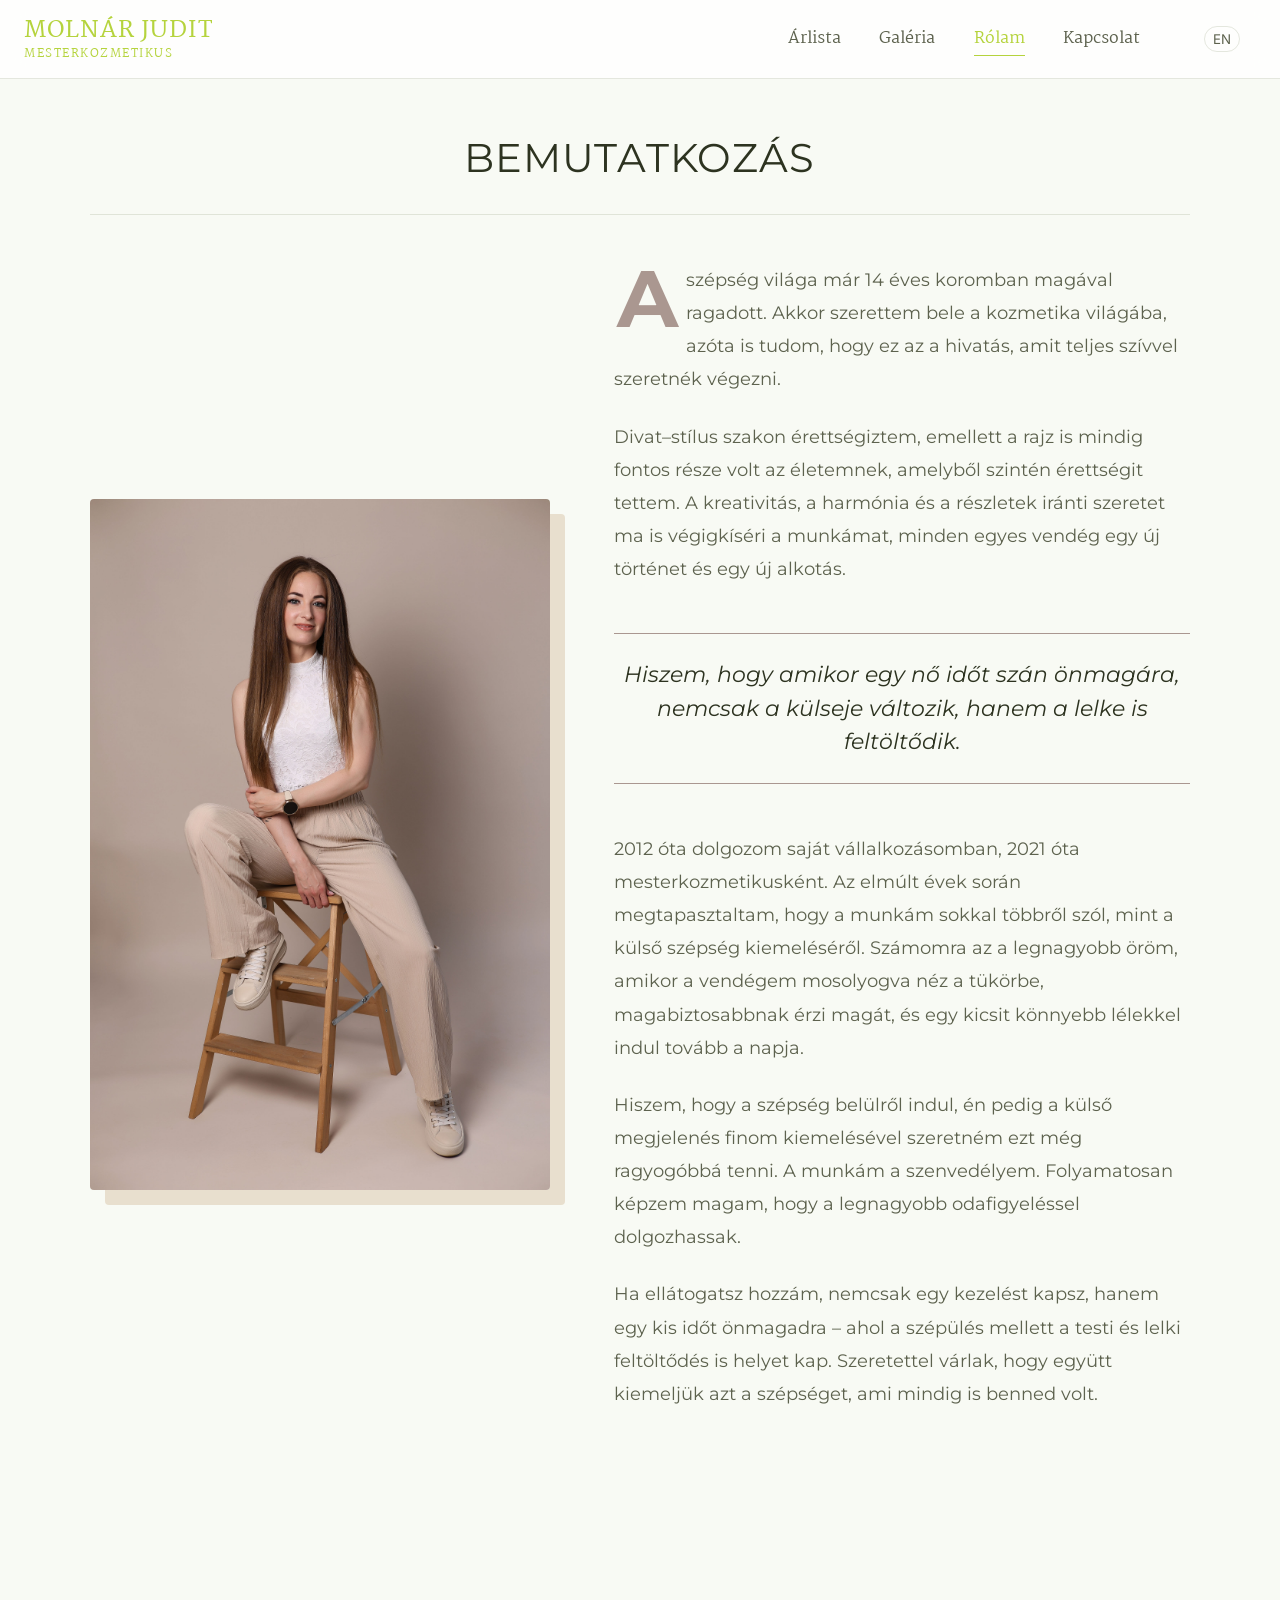
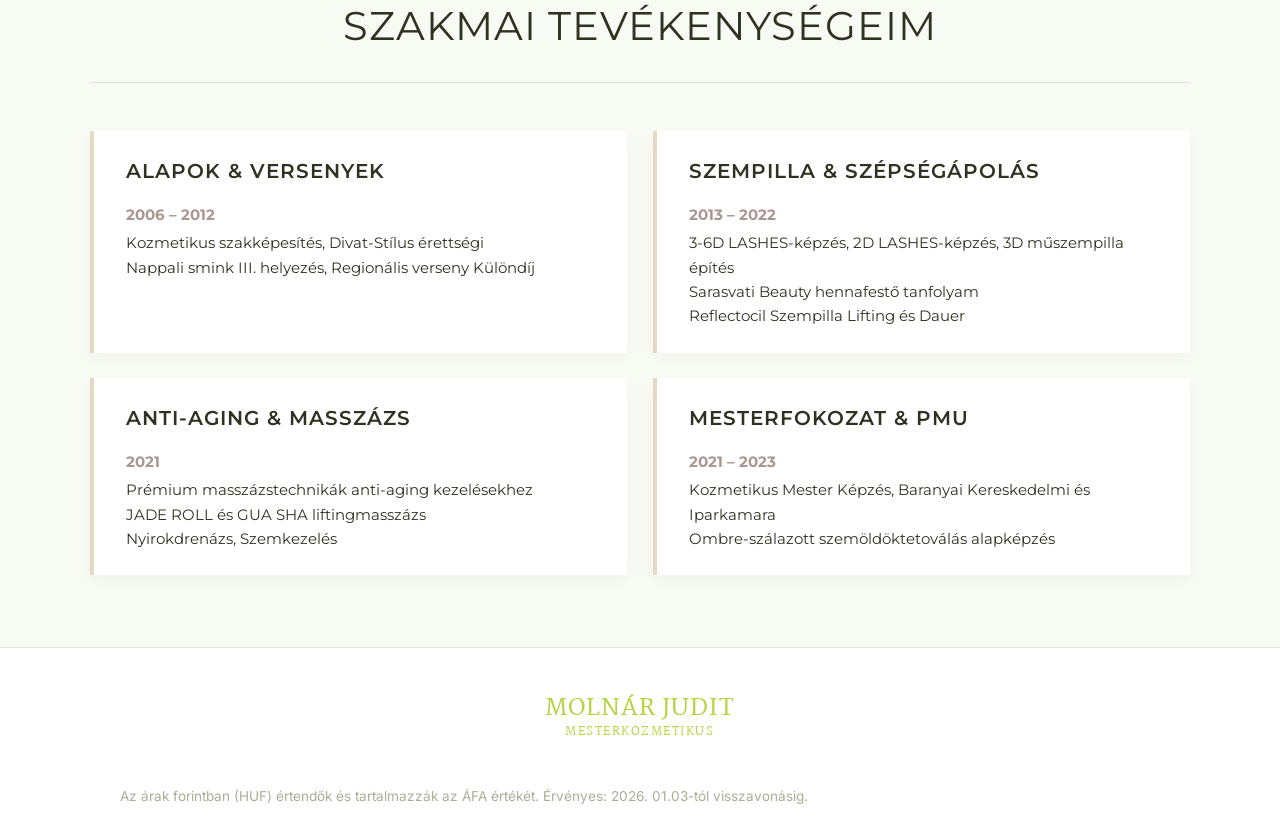
==== about.html @ ebe2526f "style changes" ====
<!DOCTYPE html>
<html lang="hu">

<head>
  <meta charset="UTF-8">
  <meta name="viewport" content="width=device-width, initial-scale=1.0">
  <title>MJ Kozmetikus | Rólam</title>
  <link rel="stylesheet" href="src/styles/common.css">
  <link rel="stylesheet" href="src/styles/pages/about.css">
</head>

<body>

  <!-- Persistent Header -->
  <header class="site-header">
    <div class="nav-container">
      <a href="index.html" class="logo" data-i18n="nav.logo">Molnár Judit<span class="logo-sub">Mesterkozmetikus</span></a>
      <nav id="navLinks" class="nav-links">


        <a href="pricing.html" data-i18n="nav.pricing">Árlista</a>
        <a href="gallery.html" data-i18n="nav.gallery">Galéria</a>
        <a href="about.html" data-i18n="nav.about" class="active">Rólam</a>
        <a href="contact.html" data-i18n="nav.contact">Kapcsolat</a>

      </nav>
      <div class="header-actions">
        <button class="lang-toggle" id="langToggle" aria-label="Nyelv váltása">EN</button>
        <button class="hamburger" id="hamburger" aria-label="Mobil menü" aria-expanded="false">
          <span></span><span></span><span></span>
        </button>
      </div>
    </div>
  </header>

  <main>
    <div class="page-header fade-up">
      <h1 data-i18n="nav.about">Rólam</h1>
    </div>

    <section class="section-padding container">
      <h2 class="magazine-title text-center mb-4rem fade-up" data-i18n="about.title">Bemutatkozás</h2>
      <div class="magazine-container fade-up">
        <div class="magazine-image-wrapper">
          <img src="src/assets/img/24829.jpg" alt="Molnár Judit" class="magazine-img">
        </div>
        <div class="magazine-text-col">
          <div class="magazine-bio-content" data-i18n="about.content">
            <p class="magazine-drop-cap">A szépség világa már 14 éves koromban magával ragadott. Akkor szerettem bele a
              kozmetika világába, azóta is tudom, hogy ez az a hivatás, amit teljes szívvel szeretnék végezni.</p>
            <p>Divat–stílus szakon érettségiztem, emellett a rajz is mindig fontos része volt az életemnek, amelyből
              szintén érettségit tettem. A kreativitás, a harmónia és a részletek iránti szeretet ma is végigkíséri a
              munkámat, minden egyes vendég egy új történet és egy új alkotás.</p>
            <div class="magazine-quote">Hiszem, hogy amikor egy nő időt szán önmagára, nemcsak a külseje változik, hanem
              a lelke is feltöltődik.</div>
            <p>2012 óta dolgozom saját vállalkozásomban, 2021 óta mesterkozmetikusként. Az elmúlt évek során
              megtapasztaltam, hogy a munkám sokkal többről szól, mint a külső szépség kiemeléséről. Számomra az a
              legnagyobb öröm, amikor a vendégem mosolyogva néz a tükörbe, magabiztosabbnak érzi magát, és egy kicsit
              könnyebb lélekkel indul tovább a napja.</p>
            <p>Hiszem, hogy a szépség belülről indul, én pedig a külső megjelenés finom kiemelésével szeretném ezt még
              ragyogóbbá tenni. A munkám a szenvedélyem. Folyamatosan képzem magam, hogy a legnagyobb odafigyeléssel
              dolgozhassak.</p>
            <p>Ha ellátogatsz hozzám, nemcsak egy kezelést kapsz, hanem egy kis időt önmagadra – ahol a szépülés mellett
              a testi és lelki feltöltődés is helyet kap. Szeretettel várlak, hogy együtt kiemeljük azt a szépséget, ami
              mindig is benned volt.</p>
          </div>
        </div>
      </div>
    </section>

    <section class="section-padding container">
      <h2 class="magazine-title text-center fade-up" data-i18n="about.expertise.title">Szakmai tevékenységeim</h2>
      <div class="magazine-expertise-grid fade-up" data-i18n="about.expertise">
        <div class="magazine-expertise-card">
          <div class="magazine-expertise-header">Alapok & Versenyek</div>
          <ul class="magazine-expertise-list">
            <li>
              <span class="magazine-expertise-year">2006 – 2012</span>
              Kozmetikus szakképesítés, Divat-Stílus érettségi<br>
              Nappali smink III. helyezés, Regionális verseny Különdíj
            </li>
          </ul>
        </div>
        <div class="magazine-expertise-card">
          <div class="magazine-expertise-header">Szempilla & Szépségápolás</div>
          <ul class="magazine-expertise-list">
            <li>
              <span class="magazine-expertise-year">2013 – 2022</span>
              3-6D LASHES-képzés, 2D LASHES-képzés, 3D műszempilla építés<br>
              Sarasvati Beauty hennafestő tanfolyam<br>
              Reflectocil Szempilla Lifting és Dauer
            </li>
          </ul>
        </div>
        <div class="magazine-expertise-card">
          <div class="magazine-expertise-header">Anti-aging & Masszázs</div>
          <ul class="magazine-expertise-list">
            <li>
              <span class="magazine-expertise-year">2021</span>
              Prémium masszázstechnikák anti-aging kezelésekhez<br>
              JADE ROLL és GUA SHA liftingmasszázs<br>
              Nyirokdrenázs, Szemkezelés
            </li>
          </ul>
        </div>
        <div class="magazine-expertise-card">
          <div class="magazine-expertise-header">Mesterfokozat & PMU</div>
          <ul class="magazine-expertise-list">
            <li>
              <span class="magazine-expertise-year">2021 – 2023</span>
              Kozmetikus Mester Képzés, Baranyai Kereskedelmi és Iparkamara<br>
              Ombre-szálazott szemöldöktetoválás alapképzés
            </li>
          </ul>
        </div>
      </div>
    </section>
  </main>

  <footer class="site-footer">
    <div class="container fade-up">
      <h3 class="logo" data-i18n="nav.logo">Molnár Judit<span class="logo-sub">Mesterkozmetikus</span></h3>
      <p class="footer-note" data-i18n="footer.note">Az árak forintban (HUF) értendők és tartalmazzák az ÁFA értékét.
        Érvényes: 2026. 01.03-tól visszavonásig.</p>
    </div>
  </footer>

  <script type="module" src="src/scripts/main.js"></script>
</body>

</html>
---- src/styles/common.css ----
@import url('https://fonts.googleapis.com/css2?family=Inter:wght@300;400;500;600&family=Martel:wght@300;400;600;700&family=Montserrat:wght@300;400;500;600;700&family=Outfit:wght@300;400;500;600;700&display=swap');

:root {
  /* Fresh Lime & White Flowery Palette */
  --bg-primary: #F8FAF4;
  --bg-secondary: #FFFFFF;
  --bg-glass: rgba(255, 255, 255, 0.8);
  --bg-glass-hover: rgba(255, 255, 255, 0.95);

  --text-primary: #2D3320;
  --text-secondary: #5D624E;
  --text-muted: #A9AF96;

  --accent-gold: #A9AF96;
  --accent-blush: #B5D33D;
  --accent-hover: #9FBE30;

  --border-light: rgba(169, 175, 150, 0.3);

  --font-heading: 'Montserrat', sans-serif;
  --font-body: 'Montserrat', sans-serif;
  --font-nav: 'Inter', sans-serif;
  --font-logo: 'Martel', serif;

  --transition-smooth: all 0.2s cubic-bezier(0.25, 1, 0.5, 1);

  /* Fluid Spacing & Sizing */
  --container-max: min(96%, 3440px);
  --section-spacing: clamp(4rem, 8vh, 20rem);
  --fluid-gap: clamp(1rem, 4vw, 6rem);
}

* {
  margin: 0;
  padding: 0;
  box-sizing: border-box;
}

html {
  width: 100%;
}

body {
  overflow-x: hidden;
  width: 100%;
  font-family: var(--font-body);
  background-color: var(--bg-primary);
  color: var(--text-primary);
  line-height: 1.6;
  display: flex;
  flex-direction: column;
  min-height: 100vh;
}

main {
  flex: 1;
}

/* Typography */
h1,
h2,
h3,
h4,
h5,
h6 {
  font-family: var(--font-heading);
  font-weight: 400;
  color: var(--text-primary);
  margin-bottom: 1rem;
}

h1 {
  font-size: clamp(2.25rem, 6vw, 4.5rem);
  line-height: 1.1;
  letter-spacing: -1.5px;
}

h2 {
  font-size: clamp(1.8rem, 4vw, 3rem);
  letter-spacing: -0.5px;
}

h3 {
  font-size: clamp(1.4rem, 2.5vw, 2.2rem);
}

p {
  font-size: clamp(1rem, 1.1vw, 1.15rem);
}

a {
  color: inherit;
  text-decoration: none;
  transition: var(--transition-smooth);
}

a:hover {
  color: var(--accent-blush);
}

/* Header & Nav */
.site-header {
  position: fixed;
  top: 0;
  width: 100%;
  z-index: 1000;
  background: var(--bg-glass);
  backdrop-filter: blur(12px);
  -webkit-backdrop-filter: blur(12px);
  border-bottom: 1px solid var(--border-light);
  transition: var(--transition-smooth);
}

.site-header.scrolled {
  padding: 0.5rem 0;
  box-shadow: 0 4px 30px rgba(0, 0, 0, 0.5);
}

.nav-container {
  width: 100%;
  max-width: 100%;
  margin: 0;
  padding: clamp(0.5rem, 2vh, 2rem) 1.5rem;
  display: flex;
  justify-content: space-between;
  align-items: center;
}

.logo {
  font-family: var(--font-logo);
  font-size: clamp(1.1rem, 1.8vw, 1.6rem);
  font-weight: 600;
  letter-spacing: 1px;
  text-transform: uppercase;
  color: var(--accent-blush);
  min-width: 0;
  display: inline-flex;
  flex-direction: column;
  line-height: 1.15;
}

.logo-sub {
  display: block;
  font-size: 0.5em;
  font-weight: 400;
  letter-spacing: 1.5px;
  margin-top: 0.15rem;
}

.nav-links {
  display: flex;
  gap: clamp(1.75rem, 3vw, 3rem);
  align-items: center;
  margin-left: auto;
  margin-right: 4rem;
  visibility: hidden;
  opacity: 0;
  transition: opacity 0.15s ease-in-out;
}

/* Reveal navigation once translation is applied */
html.i18n-ready .nav-links {
  visibility: visible;
  opacity: 1;
}

.nav-links a {
  font-family: var(--font-logo);
  /* Adjusted for a slightly larger readable size */
  font-size: clamp(1rem, 1.2vw, 1.25rem);
  font-weight: 500;
  color: var(--text-secondary);
  position: relative;
}

.nav-links a:hover,
.nav-links a.active {
  color: var(--accent-blush);
}

.nav-links a::after {
  content: '';
  position: absolute;
  width: 0;
  height: 1px;
  bottom: -4px;
  left: 0;
  background-color: var(--accent-blush);
  transition: var(--transition-smooth);
}

.nav-links a:hover::after,
.nav-links a.active::after {
  width: 100%;
}

.nav-links a.btn {
  color: var(--text-primary);
}

.nav-links a.btn:hover {
  color: var(--text-primary);
}

.nav-links a.btn::after {
  display: none;
}

/* Language Toggle */
.lang-toggle {
  font-family: var(--font-nav);
  display: flex;
  align-items: center;
  gap: 0.5rem;
  background: none;
  border: 1px solid var(--border-light);
  margin-right: 1rem;
  padding: 0.25rem 0.5rem;
  border-radius: 20px;
  color: var(--text-secondary);
  cursor: pointer;
  transition: var(--transition-smooth);
}

.lang-toggle:hover {
  border-color: var(--accent-blush);
  color: var(--accent-blush);
}

.header-actions {
  display: flex;
  align-items: center;
  gap: 1rem;
}

/* Mobile Menu */
.hamburger {
  display: none;
  flex-direction: column;
  gap: 5px;
  cursor: pointer;
  background: none;
  border: none;
}

.hamburger span {
  display: block;
  width: 25px;
  height: 2px;
  background: var(--text-primary);
  transition: 0.15s;
}

@media (max-width: 917px) {
  .hamburger {
    display: flex;
  }

  .nav-links {
    position: absolute;
    top: 100%;
    right: -100%;
    height: 100vh;
    width: 100%;
    flex-direction: column;
    margin-left: 0;
    margin-right: 0;
    background: var(--bg-primary);
    padding: 2rem 1.5rem;
    transition: 0.15s ease-in-out;
  }

  .nav-links.active {
    right: 0;
  }

  .nav-links a {
    font-size: 1.5rem;
    padding: 0.5rem 0;
  }

  .section-padding {
    padding-top: clamp(3rem, 10vh, 6rem);
    padding-bottom: clamp(3rem, 10vh, 6rem);
  }
}

/* Buttons */
.btn {
  display: inline-block;
  padding: clamp(0.6rem, 1.5vh, 1rem) clamp(1.5rem, 3vw, 3rem);
  border-radius: 30px;
  font-family: var(--font-body);
  font-weight: 500;
  font-size: clamp(0.9rem, 1.2vw, 1.2rem);
  text-align: center;
  cursor: pointer;
  transition: var(--transition-smooth);
}

.btn-primary {
  background: var(--accent-blush);
  color: var(--text-primary);
  border: 1px solid var(--accent-blush);
}

.btn-primary:hover {
  background: transparent;
  color: var(--text-primary);
  transform: translateY(-2px);
  box-shadow: 0 10px 20px rgba(181, 211, 61, 0.2);
}

.btn-outline {
  background: transparent;
  color: var(--text-primary);
  border: 1px solid var(--accent-blush);
}

.btn-outline:hover {
  background: var(--accent-blush);
  color: var(--text-primary);
  transform: translateY(-2px);
}

/* Utility Sections */
.section-padding {
  padding-top: var(--section-spacing);
  padding-bottom: var(--section-spacing);
}

.container {
  max-width: var(--container-max);
  margin: 0 auto;
  padding-left: clamp(1rem, 5vw, 5rem);
  padding-right: clamp(1rem, 5vw, 5rem);
}

.text-center {
  text-align: center;
}

/* Animations */
.fade-up {
  opacity: 0;
  transform: translateY(30px);
  transition: opacity 0.4s ease-out, transform 0.4s ease-out;
}

.fade-up.visible {
  opacity: 1;
  transform: translateY(0);
}

@keyframes scroll-x {
  0% {
    transform: translateX(0);
  }

  100% {
    transform: translateX(-50%);
  }
}

/* Footer */
.site-footer {
  background: var(--bg-secondary);
  padding: 3rem 2rem 1rem;
  text-align: center;
  border-top: 1px solid var(--border-light);
}

.site-footer .footer-note {
  font-family: var(--font-nav);
  font-size: 0.85rem;
  color: var(--text-muted);
  margin-top: 2rem;
  max-width: 600px;
  margin-left: auto;
  margin-right: auto;
}

/* Multi-Column and Section Balancing */
@media (min-width: 2000px) {
  .nav-container {
    padding-left: 4vw;
    padding-right: 4vw;
  }

  .nav-links {
    gap: 4rem;
  }
}

/* Ensure readability for long text sections (About page etc) */
.about-content p,
.about-section p,
.container p:not(.hero-content p):not(.service-card p) {
  max-width: 1400px;
  margin-left: auto;
  margin-right: auto;
  text-align: left;
}

/* Page Header for subpages */
.page-header {
  display: flex;
  align-items: center;
  justify-content: center;
  min-height: clamp(140px, 20vh, 180px);
  padding-top: clamp(60px, 10vh, 90px);
  padding-bottom: 0;
  text-align: center;
  background: var(--bg-secondary);
  border-bottom: 2px solid var(--border-light);
}

/* Minimize dead space below page-header on mobile */
.page-header+section,
.page-header+div {
  padding-top: 2rem;
}

.page-header h1 {
  font-size: clamp(1.8rem, 5vw, 2.8rem);
  color: var(--accent-blush);
  padding: 0 1rem;
  margin-top: 2.5rem;
}

/* Hide page headers on desktop */
@media (min-width: 918px) {
  .page-header {
    display: none !important;
  }

  /* Ensure the content below the hidden header still clears the fixed navigation bar but minimizes dead space */
  .page-header+section,
  .page-header+div {
    padding-top: 110px;
  }
}

/* Utility spacing classes */
.mb-4rem {
  margin-bottom: 4rem;
}

.mb-3rem {
  margin-bottom: 3rem;
}

.mt-3rem {
  margin-top: 3rem;
}

.mt-4rem {
  margin-top: 4rem;
}

/* Services Grid */
.services-grid {
  display: grid;
  grid-template-columns: repeat(3, 1fr);
  gap: var(--fluid-gap);
  margin-top: 3rem;
}

@media (max-width: 992px) {
  .services-grid {
    grid-template-columns: repeat(2, 1fr);
  }
}

@media (max-width: 600px) {
  .services-grid {
    grid-template-columns: 1fr;
  }
}

.service-card {
  display: flex;
  flex-direction: column;
  justify-content: flex-start;
  background: var(--bg-secondary);
  padding: clamp(2rem, 5vh, 4rem) clamp(1.5rem, 3vw, 3rem);
  border-radius: 12px;
  border: 2px solid var(--border-light);
  text-align: center;
  transition: var(--transition-smooth);
  height: 100%;
}

.service-card:hover {
  transform: translateY(-10px);
  background: var(--bg-glass-hover);
  border-color: var(--accent-blush);
  box-shadow: 0 15px 30px rgba(0, 0, 0, 0.08);
}

.service-card h3 {
  margin-bottom: 1rem;
  text-transform: uppercase;
  letter-spacing: 1px;
  min-height: 3.5rem;
  /* Ensures enough space for 2 lines */
  display: flex;
  align-items: center;
  justify-content: center;
}

.service-card p {
  color: var(--text-secondary);
  font-size: 0.95rem;
}

/* Staggered animations */
.service-card:nth-child(2) {
  transition-delay: 0.05s;
}

.service-card:nth-child(3) {
  transition-delay: 0.1s;
}

.service-card:nth-child(4) {
  transition-delay: 0.15s;
}

.service-card:nth-child(5) {
  transition-delay: 0.2s;
}

.service-card:nth-child(6) {
  transition-delay: 0.25s;
}
---- src/styles/pages/about.css ----
/* ==========================================================================
   Magazine Style About Section Enhancements
   ========================================================================== */

.magazine-container {
  display: flex;
  flex-wrap: wrap;
  gap: clamp(3.5rem, 5vw, 5.5rem);
  align-items: center;
  justify-content: center;
  max-width: 1300px;
  margin: 0 auto;
}

.magazine-image-wrapper {
  flex: 1.2;
  min-width: 350px;
  max-width: 550px;
}

.magazine-img {
  width: 100%;
  border-radius: 4px;
  /* sharper corners for editorial feel */
  box-shadow: 15px 15px 0px rgba(229, 217, 197, 0.8);
  /* elegant beige offset shadow */
  object-fit: cover;
  transition: transform 0.5s ease;
}

.magazine-text-col {
  flex: 1.5;
  min-width: 300px;
  max-width: 600px;
}

.magazine-title {
  font-size: clamp(2.5rem, 5vw, 3.5rem);
  font-family: var(--font-heading);
  letter-spacing: -1px;
  color: var(--text-primary);
  margin-bottom: 2rem;
  text-transform: uppercase;
  border-bottom: 1px solid var(--border-light);
  padding-bottom: 1rem;
}

.magazine-title:first-of-type {
  margin-top: 1rem;
}

.magazine-title.text-center {
  font-size: clamp(1.8rem, 4vw, 2.5rem);
  letter-spacing: 1px;
  margin-bottom: 3rem;
  padding-bottom: 1.5rem;
}

.magazine-bio-content {
  color: var(--text-secondary);
}

.magazine-bio-content p {
  font-size: 1.15rem;
  line-height: 1.8;
  margin-bottom: 1.5rem;
  color: var(--text-secondary);
}

.magazine-drop-cap::first-letter {
  float: left;
  font-family: var(--font-heading);
  font-size: 5rem;
  line-height: 0.8;
  padding-top: 4px;
  padding-right: 8px;
  padding-left: 3px;
  color: #aa9790;
  /* Beige color matching the photo background */
  font-weight: 700;
}

.magazine-quote {
  font-family: var(--font-heading);
  font-size: 1.4rem;
  line-height: 1.5;
  font-style: italic;
  color: var(--text-primary);
  margin: 3rem 0;
  padding: 1.5rem 0;
  border-top: 1px solid #aa9790;
  border-bottom: 1px solid #aa9790;
  text-align: center;
  position: relative;
}

.magazine-quote::before {
  font-size: 4rem;
  color: #aa9790;
  position: absolute;
  top: -1.5rem;
  left: 50%;
  transform: translateX(-50%);
  line-height: 1;
}

/* Timeline/Expertise magazine styling */
.magazine-expertise-grid {
  display: grid;
  grid-template-columns: repeat(4, 1fr);
  gap: clamp(1.5rem, 2vw, 3rem);
  margin-top: 2rem;
}

@media (max-width: 1835px) {
  .magazine-expertise-grid {
    grid-template-columns: repeat(2, 1fr);
  }
}

@media (max-width: 768px) {
  .magazine-expertise-grid {
    grid-template-columns: 1fr;
  }
}

.magazine-expertise-card {
  background: var(--bg-secondary);
  border-left: 4px solid #e5d9c5;
  padding: 1.5rem 2rem;
  box-shadow: 0 5px 15px rgba(0, 0, 0, 0.03);
}

.magazine-expertise-header {
  font-family: var(--font-heading);
  font-size: 1.25rem;
  font-weight: 600;
  color: var(--text-primary);
  margin-bottom: 1rem;
  text-transform: uppercase;
  letter-spacing: 1px;
}

.magazine-expertise-list {
  list-style: none;
  padding: 0;
}

.magazine-expertise-list li {
  font-size: 0.95rem;
  line-height: 1.6;
  margin-bottom: 1rem;
  padding-bottom: 1rem;
  border-bottom: 1px dashed var(--border-light);
  display: flex;
  flex-direction: column;
}

.magazine-expertise-list li:last-child {
  border-bottom: none;
  margin-bottom: 0;
  padding-bottom: 0;
}

.magazine-expertise-year {
  font-weight: 700;
  color: #aa9790;
  margin-bottom: 0.25rem;
}
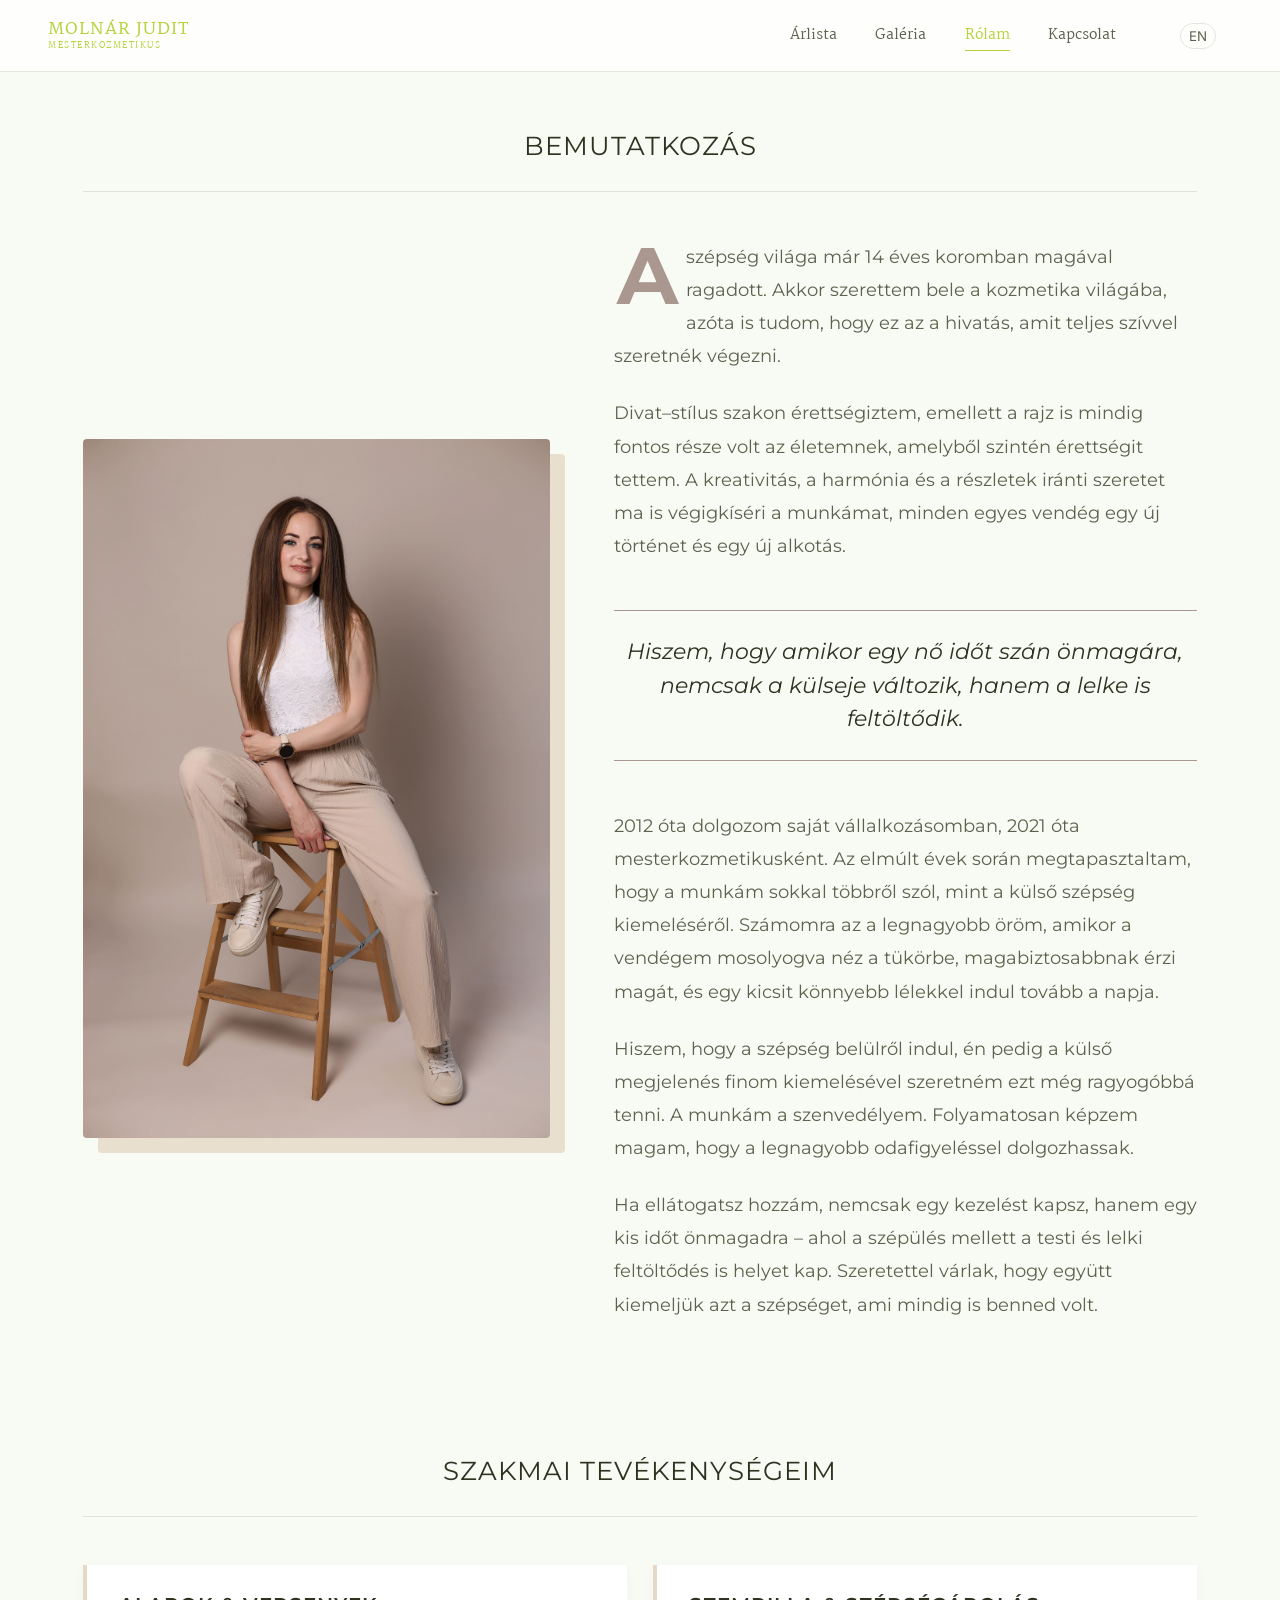
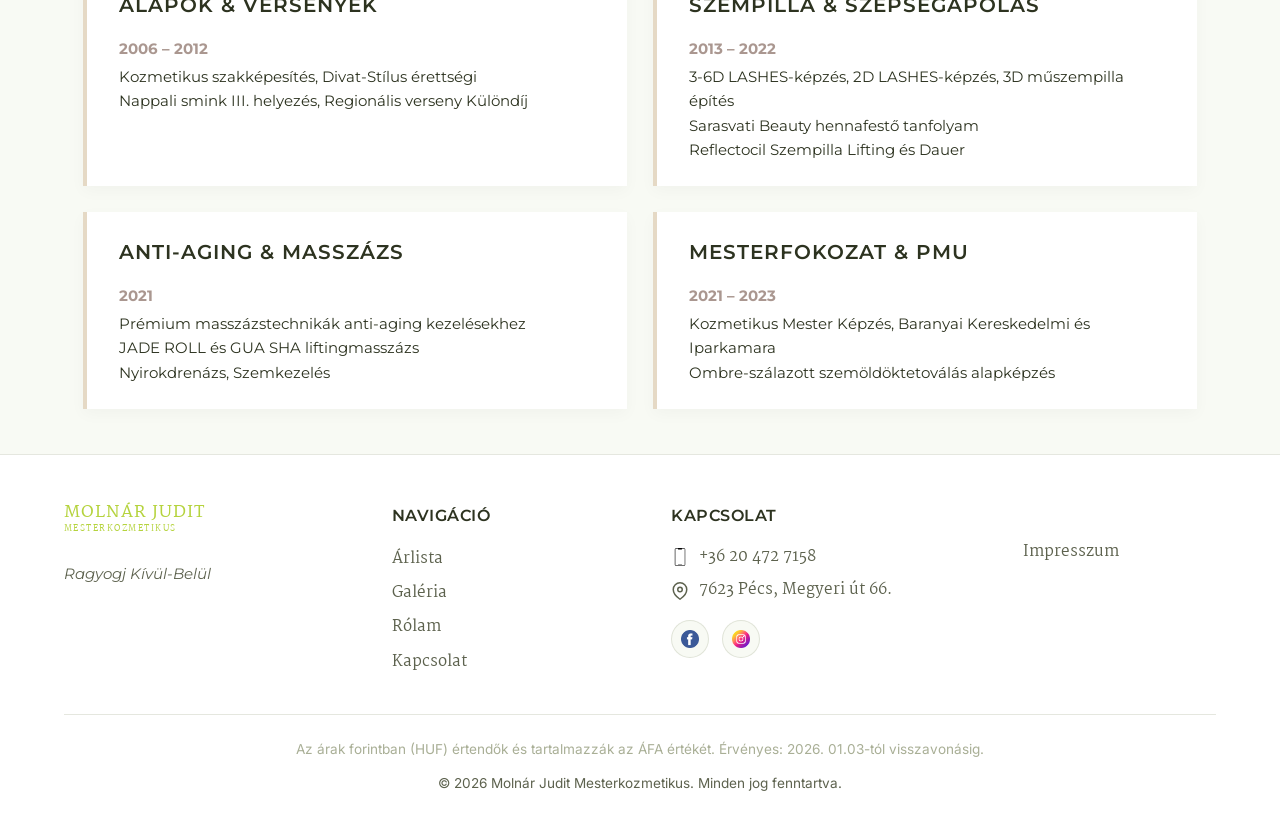
==== commit e68faf34: "footer setting" ====
--- a/about.html
+++ b/about.html
@@ -14,7 +14,8 @@
   <!-- Persistent Header -->
   <header class="site-header">
     <div class="nav-container">
-      <a href="index.html" class="logo" data-i18n="nav.logo">Molnár Judit<span class="logo-sub">Mesterkozmetikus</span></a>
+      <a href="index.html" class="logo" data-i18n="nav.logo">Molnár Judit<span
+          class="logo-sub">Mesterkozmetikus</span></a>
       <nav id="navLinks" class="nav-links">
 
 
@@ -119,9 +120,64 @@
 
   <footer class="site-footer">
     <div class="container fade-up">
-      <h3 class="logo" data-i18n="nav.logo">Molnár Judit<span class="logo-sub">Mesterkozmetikus</span></h3>
-      <p class="footer-note" data-i18n="footer.note">Az árak forintban (HUF) értendők és tartalmazzák az ÁFA értékét.
-        Érvényes: 2026. 01.03-tól visszavonásig.</p>
+      <div class="footer-grid">
+        <div class="footer-col footer-brand">
+          <h3 class="logo" data-i18n="nav.logo">Molnár Judit<span class="logo-sub">Mesterkozmetikus</span></h3>
+          <p class="footer-tagline" data-i18n="footer.tagline">Ragyogj Kívül-Belül</p>
+        </div>
+
+        <div class="footer-col footer-menu">
+          <h4 data-i18n="footer.nav.title">Navigáció</h4>
+          <ul class="footer-links">
+            <li><a href="pricing.html" data-i18n="nav.pricing">Árlista</a></li>
+            <li><a href="gallery.html" data-i18n="nav.gallery">Galéria</a></li>
+            <li><a href="about.html" data-i18n="nav.about">Rólam</a></li>
+            <li><a href="contact.html" data-i18n="nav.contact">Kapcsolat</a></li>
+
+          </ul>
+        </div>
+
+        <div class="footer-col footer-contact-info">
+          <h4><a href="contact.html" data-i18n="nav.contact">Kapcsolat</a></h4>
+          <div class="footer-contact-details">
+            <a href="tel:+36204727158" class="footer-contact-item">
+              <img src="src/assets/img/icons/smartphone.png" alt="Telefon" class="footer-item-icon">
+              <span data-i18n="contact.phone.value">+36 20 472 7158</span>
+            </a>
+            <a href="contact.html" class="footer-contact-item">
+              <svg class="footer-item-icon svg-icon" viewBox="0 0 24 24" fill="none" stroke="currentColor"
+                stroke-width="2" stroke-linecap="round" stroke-linejoin="round">
+                <path d="M21 10c0 7-9 13-9 13s-9-6-9-13a9 9 0 0 1 18 0z"></path>
+                <circle cx="12" cy="10" r="3"></circle>
+              </svg>
+              <span data-i18n="contact.address.value">7623 Pécs, Megyeri út 66.</span>
+            </a>
+          </div>
+          <div class="footer-social-icons">
+            <a href="https://www.facebook.com/MJkozmetikus" target="_blank" rel="noopener noreferrer"
+              class="social-icon-btn" aria-label="Facebook">
+              <img src="src/assets/img/icons/facebook.png" alt="Facebook">
+            </a>
+            <a href="https://www.instagram.com/m.j.kozmetikus/" target="_blank" rel="noopener noreferrer"
+              class="social-icon-btn" aria-label="Instagram">
+              <img src="src/assets/img/icons/instagram.png" alt="Instagram">
+            </a>
+          </div>
+        </div>
+
+        <div class="footer-col footer-legal">
+          <ul class="footer-links">
+            <li><a href="imprint.html" class="footer-imprint-link" data-i18n="footer.imprint">Impresszum</a></li>
+          </ul>
+        </div>
+      </div>
+
+      <div class="footer-bottom">
+        <p class="footer-note" data-i18n="footer.note">Az árak forintban (HUF) értendők és tartalmazzák az ÁFA értékét.
+          Érvényes: 2026. 01.03-tól visszavonásig.</p>
+        <p class="footer-copyright" data-i18n="footer.copyright">© 2026 Molnár Judit Mesterkozmetikus. Minden jog
+          fenntartva.</p>
+      </div>
     </div>
   </footer>
 
--- a/src/styles/common.css
+++ b/src/styles/common.css
@@ -25,9 +25,9 @@
   --transition-smooth: all 0.2s cubic-bezier(0.25, 1, 0.5, 1);
 
   /* Fluid Spacing & Sizing */
-  --container-max: min(96%, 3440px);
-  --section-spacing: clamp(4rem, 8vh, 20rem);
-  --fluid-gap: clamp(1rem, 4vw, 6rem);
+  --container-max: min(92%, 1240px);
+  --section-spacing: clamp(2.5rem, 5vh, 4.5rem);
+  --fluid-gap: clamp(1rem, 2.5vw, 2.5rem);
 }
 
 * {
@@ -70,22 +70,22 @@
 }
 
 h1 {
-  font-size: clamp(2.25rem, 6vw, 4.5rem);
-  line-height: 1.1;
-  letter-spacing: -1.5px;
+  font-size: clamp(1.75rem, 3.2vw, 2.75rem);
+  line-height: 1.15;
+  letter-spacing: -0.5px;
 }
 
 h2 {
-  font-size: clamp(1.8rem, 4vw, 3rem);
-  letter-spacing: -0.5px;
+  font-size: clamp(1.4rem, 2.2vw, 2rem);
+  letter-spacing: -0.3px;
 }
 
 h3 {
-  font-size: clamp(1.4rem, 2.5vw, 2.2rem);
+  font-size: clamp(1.15rem, 1.6vw, 1.45rem);
 }
 
 p {
-  font-size: clamp(1rem, 1.1vw, 1.15rem);
+  font-size: clamp(0.9rem, 1vw, 1rem);
 }
 
 a {
@@ -120,7 +120,7 @@
   width: 100%;
   max-width: 100%;
   margin: 0;
-  padding: clamp(0.5rem, 2vh, 2rem) 1.5rem;
+  padding: 1.25rem 3rem;
   display: flex;
   justify-content: space-between;
   align-items: center;
@@ -128,7 +128,7 @@
 
 .logo {
   font-family: var(--font-logo);
-  font-size: clamp(1.1rem, 1.8vw, 1.6rem);
+  font-size: clamp(0.95rem, 1.3vw, 1.25rem);
   font-weight: 600;
   letter-spacing: 1px;
   text-transform: uppercase;
@@ -166,8 +166,7 @@
 
 .nav-links a {
   font-family: var(--font-logo);
-  /* Adjusted for a slightly larger readable size */
-  font-size: clamp(1rem, 1.2vw, 1.25rem);
+  font-size: clamp(0.875rem, 1vw, 1.05rem);
   font-weight: 500;
   color: var(--text-secondary);
   position: relative;
@@ -332,8 +331,8 @@
 .container {
   max-width: var(--container-max);
   margin: 0 auto;
-  padding-left: clamp(1rem, 5vw, 5rem);
-  padding-right: clamp(1rem, 5vw, 5rem);
+  padding-left: clamp(1rem, 3vw, 2rem);
+  padding-right: clamp(1rem, 3vw, 2rem);
 }
 
 .text-center {
@@ -365,19 +364,227 @@
 /* Footer */
 .site-footer {
   background: var(--bg-secondary);
-  padding: 3rem 2rem 1rem;
+  padding: 3rem 0 1.5rem;
+  border-top: 1px solid var(--border-light);
+}
+
+.site-footer .container {
+  max-width: min(96%, 1920px);
+  padding-left: clamp(1rem, 3vw, 2.5rem);
+  padding-right: clamp(1rem, 3vw, 2.5rem);
+}
+
+.footer-grid {
+  display: grid;
+  grid-template-columns: 1.2fr 1fr 1.3fr 0.8fr;
+  gap: clamp(1.5rem, 3vw, 3rem);
+  align-items: flex-start;
+  padding-bottom: 2.5rem;
+  border-bottom: 1px solid var(--border-light);
+}
+
+.footer-col {
+  display: flex;
+  flex-direction: column;
+}
+
+.footer-brand {
+  align-items: flex-start;
+  text-align: left;
+}
+
+.footer-tagline {
+  font-family: var(--font-body);
+  font-style: italic;
+  font-size: 0.95rem;
+  color: var(--text-secondary);
+  margin-top: 0.75rem;
+  margin-left: 0 !important;
+  margin-right: 0 !important;
+  text-align: left !important;
+}
+
+.footer-col h4 {
+  font-family: var(--font-heading);
+  font-size: 1rem;
+  font-weight: 600;
+  text-transform: uppercase;
+  letter-spacing: 0.5px;
+  color: var(--text-primary);
+  margin-bottom: 1rem;
+}
+
+.footer-col h4 a {
+  color: inherit;
+  transition: var(--transition-smooth);
+}
+
+.footer-col h4 a:hover {
+  color: var(--accent-blush);
+}
+
+.footer-links {
+  list-style: none;
+  padding: 0;
+  margin: 0;
+  display: flex;
+  flex-direction: column;
+  gap: 0.5rem;
+}
+
+.footer-links a {
+  font-family: var(--font-logo);
+  font-size: 0.95rem;
+  color: var(--text-secondary);
+  transition: var(--transition-smooth);
+}
+
+.footer-links a:hover {
+  color: var(--accent-blush);
+}
+
+.footer-contact-details {
+  display: flex;
+  flex-direction: column;
+  gap: 0.6rem;
+  margin-bottom: 0.8rem;
+}
+
+.footer-contact-item {
+  display: inline-flex;
+  align-items: center;
+  gap: 0.6rem;
+  font-family: var(--font-logo);
+  font-size: 0.95rem;
+  color: var(--text-secondary);
+  transition: var(--transition-smooth);
+}
+
+.footer-contact-item:hover {
+  color: var(--accent-blush);
+}
+
+.footer-item-icon {
+  width: 18px;
+  height: 18px;
+  object-fit: contain;
+  flex-shrink: 0;
+}
+
+.footer-item-icon.svg-icon {
+  stroke: var(--text-secondary);
+}
+
+.footer-contact-item:hover .footer-item-icon.svg-icon {
+  stroke: var(--accent-blush);
+}
+
+.footer-social-icons {
+  display: flex;
+  align-items: center;
+  gap: 0.8rem;
+  margin-top: 0.25rem;
+}
+
+.social-icon-btn {
+  display: inline-flex;
+  align-items: center;
+  justify-content: center;
+  width: 38px;
+  height: 38px;
+  border-radius: 50%;
+  background: var(--bg-primary);
+  border: 1px solid var(--border-light);
+  transition: var(--transition-smooth);
+}
+
+.social-icon-btn img {
+  width: 18px;
+  height: 18px;
+  object-fit: contain;
+  transition: var(--transition-smooth);
+}
+
+.social-icon-btn:hover {
+  background: var(--bg-secondary);
+  border-color: var(--accent-blush);
+  transform: translateY(-2px);
+  box-shadow: 0 4px 12px rgba(181, 211, 61, 0.2);
+}
+
+.footer-legal {
+  padding-top: 2.2rem;
+}
+
+.footer-legal .footer-imprint-link {
+  margin-top: 0;
+  font-family: var(--font-logo);
+  font-size: 0.95rem;
+  color: var(--text-secondary);
+  transition: var(--transition-smooth);
+}
+
+.footer-legal .footer-imprint-link:hover {
+  color: var(--accent-blush);
+}
+
+.footer-bottom {
+  padding-top: 1.5rem;
   text-align: center;
-  border-top: 1px solid var(--border-light);
+  display: flex;
+  flex-direction: column;
+  gap: 0.5rem;
+  align-items: center;
 }
 
 .site-footer .footer-note {
   font-family: var(--font-nav);
   font-size: 0.85rem;
   color: var(--text-muted);
-  margin-top: 2rem;
-  max-width: 600px;
-  margin-left: auto;
-  margin-right: auto;
+  max-width: 1100px;
+  margin: 0 auto;
+}
+
+@media (min-width: 769px) {
+  .site-footer .footer-note {
+    white-space: nowrap;
+  }
+}
+
+.footer-copyright {
+  font-family: var(--font-nav);
+  font-size: 0.85rem;
+  color: var(--text-secondary);
+  margin-top: 0.25rem;
+}
+
+@media (max-width: 992px) {
+  .footer-grid {
+    grid-template-columns: repeat(2, 1fr);
+  }
+
+  .footer-legal {
+    padding-top: 0;
+  }
+}
+
+@media (max-width: 576px) {
+  .footer-grid {
+    grid-template-columns: 1fr;
+    text-align: center;
+  }
+
+  .footer-col {
+    align-items: center;
+  }
+
+  .footer-contact-details {
+    align-items: center;
+  }
+
+  .footer-social-icons {
+    justify-content: center;
+  }
 }
 
 /* Multi-Column and Section Balancing */
@@ -395,7 +602,7 @@
 /* Ensure readability for long text sections (About page etc) */
 .about-content p,
 .about-section p,
-.container p:not(.hero-content p):not(.service-card p) {
+.container p:not(.hero-content p):not(.service-card p):not(.site-footer p) {
   max-width: 1400px;
   margin-left: auto;
   margin-right: auto;
--- a/src/styles/pages/about.css
+++ b/src/styles/pages/about.css
@@ -35,7 +35,7 @@
 }
 
 .magazine-title {
-  font-size: clamp(2.5rem, 5vw, 3.5rem);
+  font-size: clamp(1.6rem, 2.5vw, 2.2rem);
   font-family: var(--font-heading);
   letter-spacing: -1px;
   color: var(--text-primary);
@@ -50,7 +50,7 @@
 }
 
 .magazine-title.text-center {
-  font-size: clamp(1.8rem, 4vw, 2.5rem);
+  font-size: clamp(1.4rem, 2vw, 1.8rem);
   letter-spacing: 1px;
   margin-bottom: 3rem;
   padding-bottom: 1.5rem;
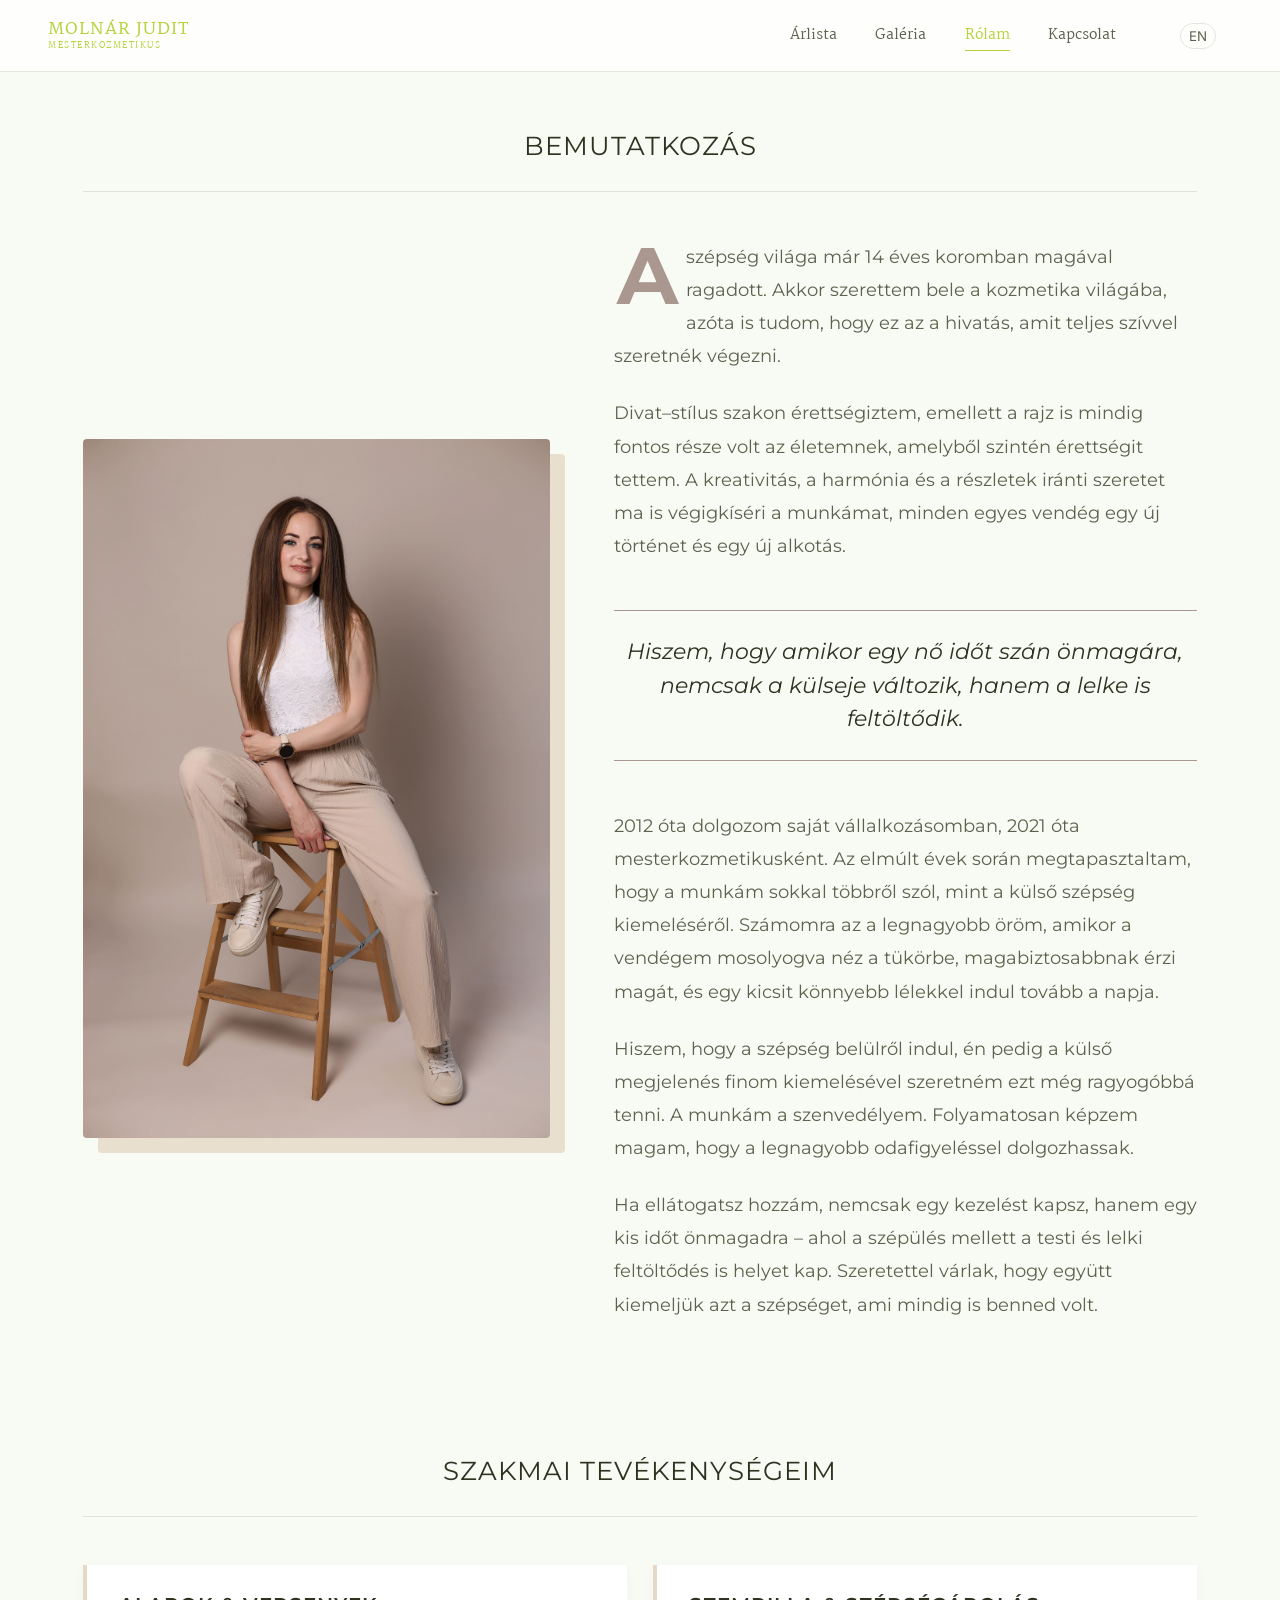
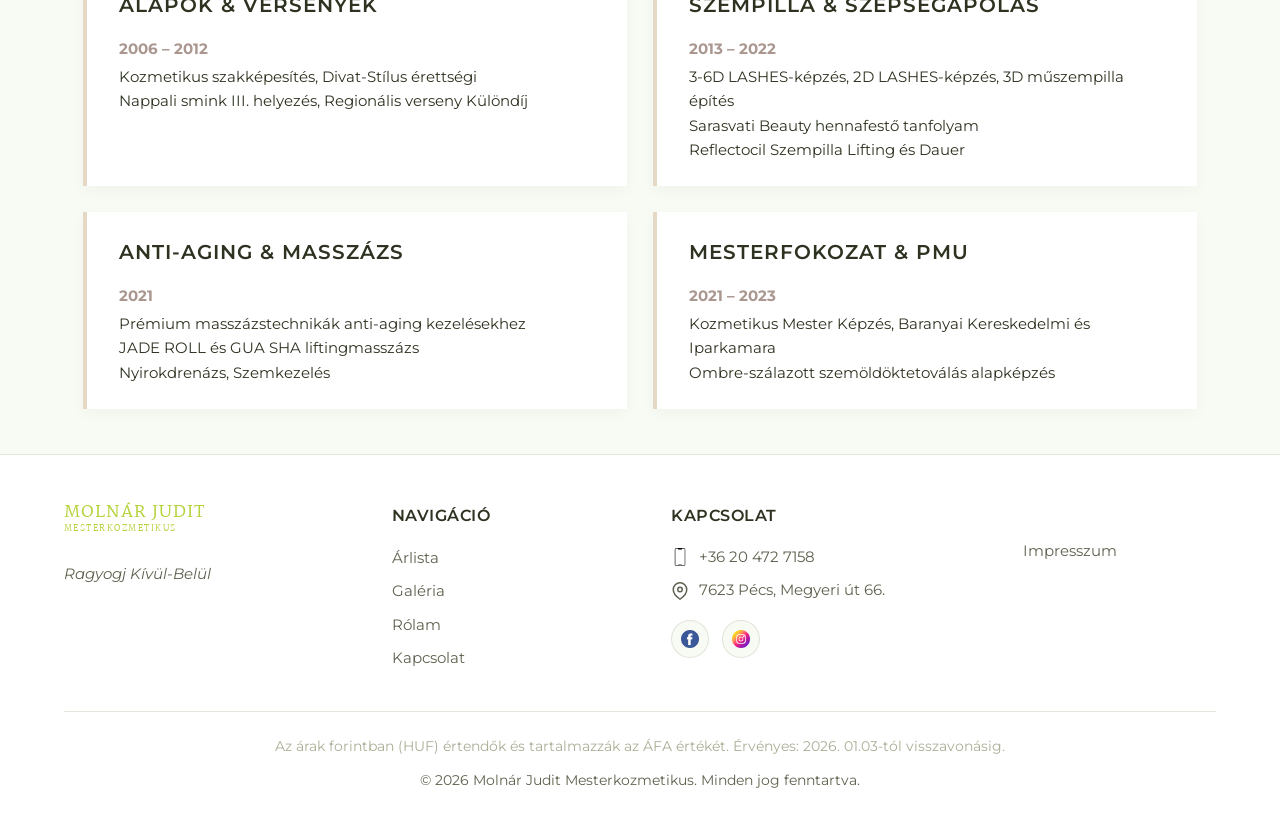
==== commit b7673da1: "update document title tags across all HTML pages to Molnár Judit Mesterkozmetikus | PageName" ====
--- a/about.html
+++ b/about.html
@@ -4,7 +4,7 @@
 <head>
   <meta charset="UTF-8">
   <meta name="viewport" content="width=device-width, initial-scale=1.0">
-  <title>MJ Kozmetikus | Rólam</title>
+  <title>Molnár Judit Mesterkozmetikus | Rólam</title>
   <link rel="stylesheet" href="src/styles/common.css">
   <link rel="stylesheet" href="src/styles/pages/about.css">
 </head>
--- a/src/styles/common.css
+++ b/src/styles/common.css
@@ -433,7 +433,7 @@
 }
 
 .footer-links a {
-  font-family: var(--font-logo);
+  font-family: var(--font-body);
   font-size: 0.95rem;
   color: var(--text-secondary);
   transition: var(--transition-smooth);
@@ -454,7 +454,7 @@
   display: inline-flex;
   align-items: center;
   gap: 0.6rem;
-  font-family: var(--font-logo);
+  font-family: var(--font-body);
   font-size: 0.95rem;
   color: var(--text-secondary);
   transition: var(--transition-smooth);
@@ -518,7 +518,7 @@
 
 .footer-legal .footer-imprint-link {
   margin-top: 0;
-  font-family: var(--font-logo);
+  font-family: var(--font-body);
   font-size: 0.95rem;
   color: var(--text-secondary);
   transition: var(--transition-smooth);
@@ -538,7 +538,7 @@
 }
 
 .site-footer .footer-note {
-  font-family: var(--font-nav);
+  font-family: var(--font-body);
   font-size: 0.85rem;
   color: var(--text-muted);
   max-width: 1100px;
@@ -552,7 +552,7 @@
 }
 
 .footer-copyright {
-  font-family: var(--font-nav);
+  font-family: var(--font-body);
   font-size: 0.85rem;
   color: var(--text-secondary);
   margin-top: 0.25rem;
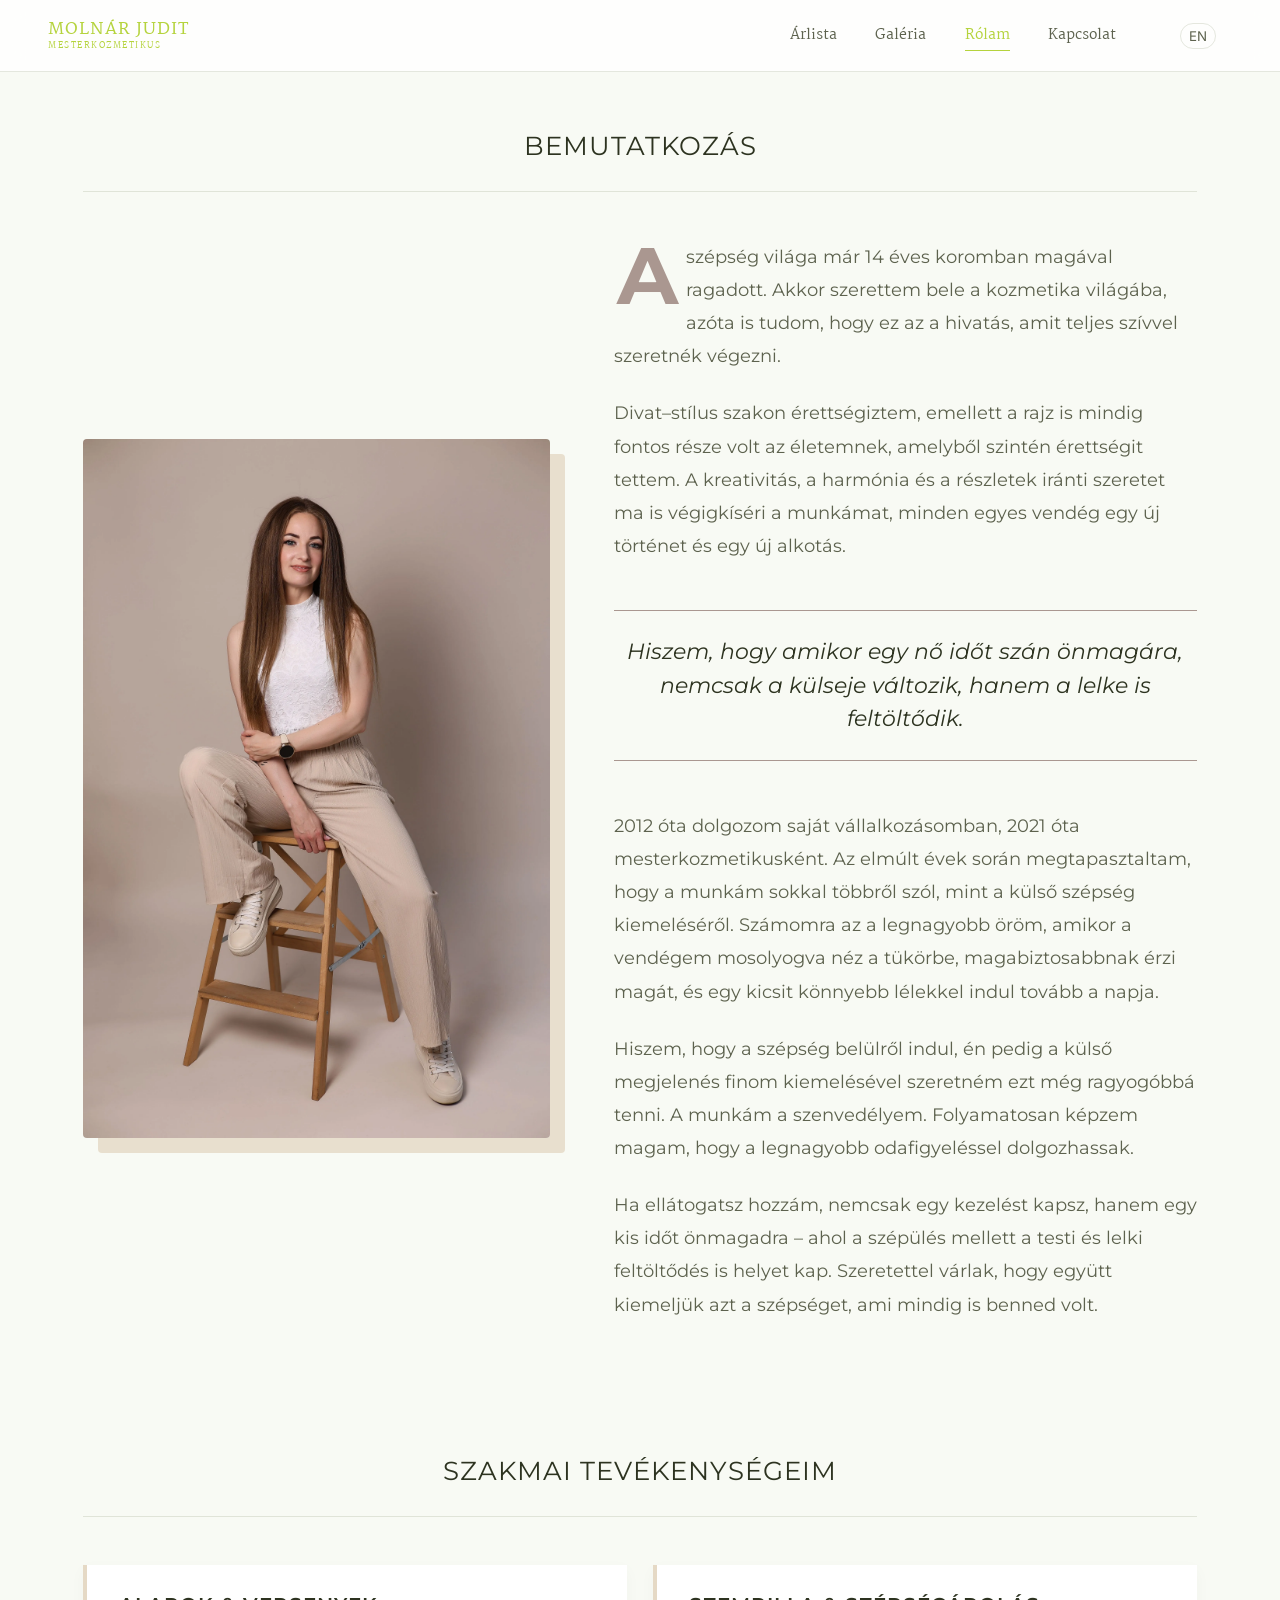
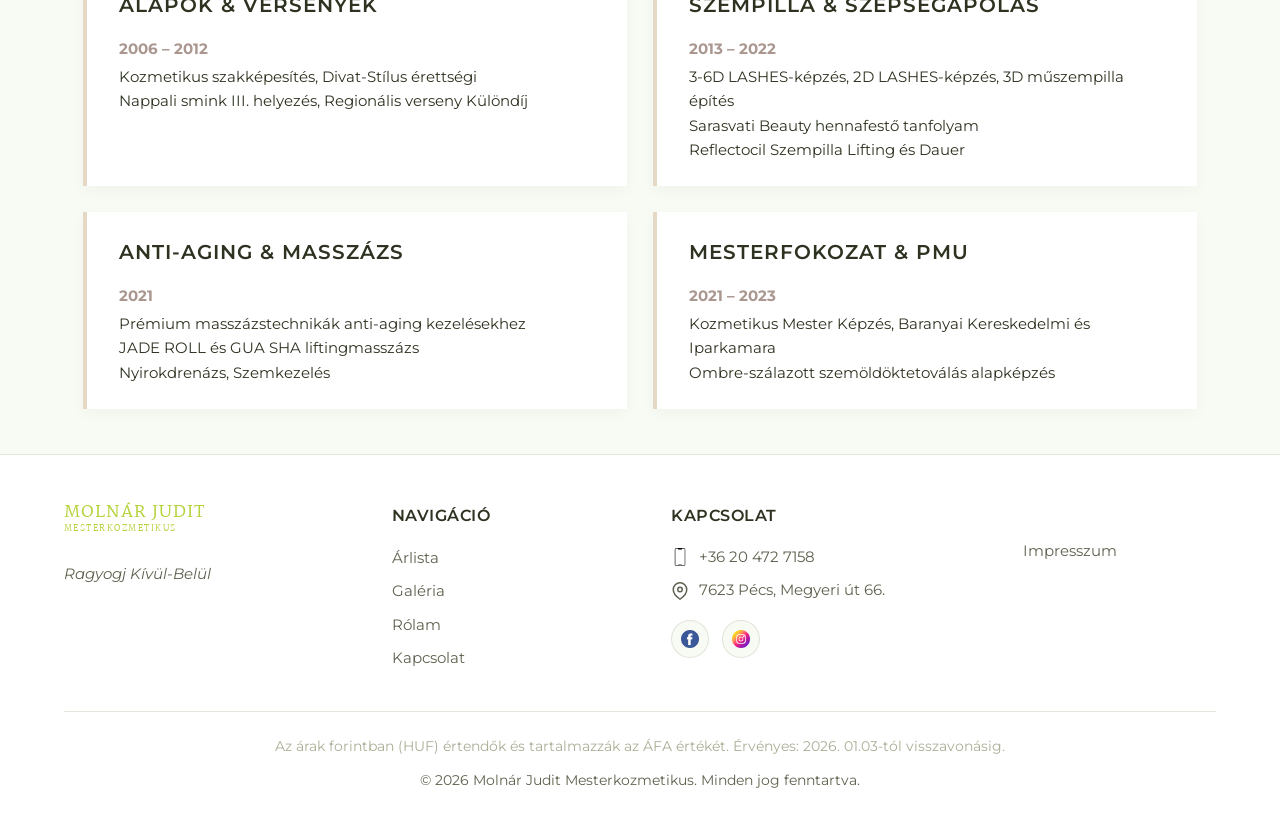
==== commit d6121878: "refactor: replace image assets with WebP format and update HTML and CSS references" ====
--- a/about.html
+++ b/about.html
@@ -4,9 +4,26 @@
 <head>
   <meta charset="UTF-8">
   <meta name="viewport" content="width=device-width, initial-scale=1.0">
-  <title>Molnár Judit Mesterkozmetikus | Rólam</title>
+  <meta name="description"
+    content="Ismerd meg Molnár Judit mesterkozmetikust. Több mint 10 év tapasztalat professzionális szépségápolásban, sminktetoválásban és arckezelésekben Pécsen.">
+  <title>Rólam | Molnár Judit Mesterkozmetikus Pécs</title>
+  <meta property="og:site_name" content="Molnár Judit Mesterkozmetikus">
+  <link rel="icon" type="image/png" href="src/assets/img/lime.png">
+  <link rel="icon" type="image/png" sizes="32x32" href="src/assets/img/lime.png">
+  <link rel="icon" type="image/png" sizes="192x192" href="src/assets/img/lime.png">
+  <link rel="apple-touch-icon" href="src/assets/img/lime.png">
+
+  <!-- Preconnect to Google Fonts domains for faster font rendering -->
+  <link rel="preconnect" href="https://fonts.googleapis.com">
+  <link rel="preconnect" href="https://fonts.gstatic.com" crossorigin>
+
+  <!-- Preload Critical Resources -->
+  <link rel="preload" as="image" href="src/assets/img/kozmetikus.webp" fetchpriority="high">
+  <link rel="preload" as="style" href="src/styles/common.css">
+
   <link rel="stylesheet" href="src/styles/common.css">
   <link rel="stylesheet" href="src/styles/pages/about.css">
+  <script type="module" defer src="src/scripts/main.js"></script>
 </head>
 
 <body>
@@ -43,7 +60,7 @@
       <h2 class="magazine-title text-center mb-4rem fade-up" data-i18n="about.title">Bemutatkozás</h2>
       <div class="magazine-container fade-up">
         <div class="magazine-image-wrapper">
-          <img src="src/assets/img/24829.jpg" alt="Molnár Judit" class="magazine-img">
+          <img src="src/assets/img/kozmetikus.webp" alt="Molnár Judit Mesterkozmetikus Pécs" class="magazine-img">
         </div>
         <div class="magazine-text-col">
           <div class="magazine-bio-content" data-i18n="about.content">
@@ -180,8 +197,6 @@
       </div>
     </div>
   </footer>
-
-  <script type="module" src="src/scripts/main.js"></script>
 </body>
 
 </html>
--- a/src/styles/common.css
+++ b/src/styles/common.css
@@ -694,15 +694,18 @@
   border-radius: 12px;
   border: 2px solid var(--border-light);
   text-align: center;
-  transition: var(--transition-smooth);
+  transition: transform 0.2s cubic-bezier(0.16, 1, 0.3, 1), background 0.2s ease, border-color 0.2s ease, box-shadow 0.2s ease, opacity 0.4s ease-out;
+  transition-delay: 0s;
   height: 100%;
+  will-change: transform;
 }
 
 .service-card:hover {
-  transform: translateY(-10px);
+  transform: translateY(-8px);
   background: var(--bg-glass-hover);
   border-color: var(--accent-blush);
   box-shadow: 0 15px 30px rgba(0, 0, 0, 0.08);
+  transition-delay: 0s !important;
 }
 
 .service-card h3 {
@@ -721,23 +724,23 @@
   font-size: 0.95rem;
 }
 
-/* Staggered animations */
-.service-card:nth-child(2) {
+/* Staggered entry animation only before visible */
+.service-card:not(.visible):nth-child(2) {
   transition-delay: 0.05s;
 }
 
-.service-card:nth-child(3) {
+.service-card:not(.visible):nth-child(3) {
   transition-delay: 0.1s;
 }
 
-.service-card:nth-child(4) {
+.service-card:not(.visible):nth-child(4) {
   transition-delay: 0.15s;
 }
 
-.service-card:nth-child(5) {
+.service-card:not(.visible):nth-child(5) {
   transition-delay: 0.2s;
 }
 
-.service-card:nth-child(6) {
+.service-card:not(.visible):nth-child(6) {
   transition-delay: 0.25s;
 }
--- a/src/styles/common.css
+++ b/src/styles/common.css
@@ -694,15 +694,18 @@
   border-radius: 12px;
   border: 2px solid var(--border-light);
   text-align: center;
-  transition: var(--transition-smooth);
+  transition: transform 0.2s cubic-bezier(0.16, 1, 0.3, 1), background 0.2s ease, border-color 0.2s ease, box-shadow 0.2s ease, opacity 0.4s ease-out;
+  transition-delay: 0s;
   height: 100%;
+  will-change: transform;
 }
 
 .service-card:hover {
-  transform: translateY(-10px);
+  transform: translateY(-8px);
   background: var(--bg-glass-hover);
   border-color: var(--accent-blush);
   box-shadow: 0 15px 30px rgba(0, 0, 0, 0.08);
+  transition-delay: 0s !important;
 }
 
 .service-card h3 {
@@ -721,23 +724,23 @@
   font-size: 0.95rem;
 }
 
-/* Staggered animations */
-.service-card:nth-child(2) {
+/* Staggered entry animation only before visible */
+.service-card:not(.visible):nth-child(2) {
   transition-delay: 0.05s;
 }
 
-.service-card:nth-child(3) {
+.service-card:not(.visible):nth-child(3) {
   transition-delay: 0.1s;
 }
 
-.service-card:nth-child(4) {
+.service-card:not(.visible):nth-child(4) {
   transition-delay: 0.15s;
 }
 
-.service-card:nth-child(5) {
+.service-card:not(.visible):nth-child(5) {
   transition-delay: 0.2s;
 }
 
-.service-card:nth-child(6) {
+.service-card:not(.visible):nth-child(6) {
   transition-delay: 0.25s;
 }
